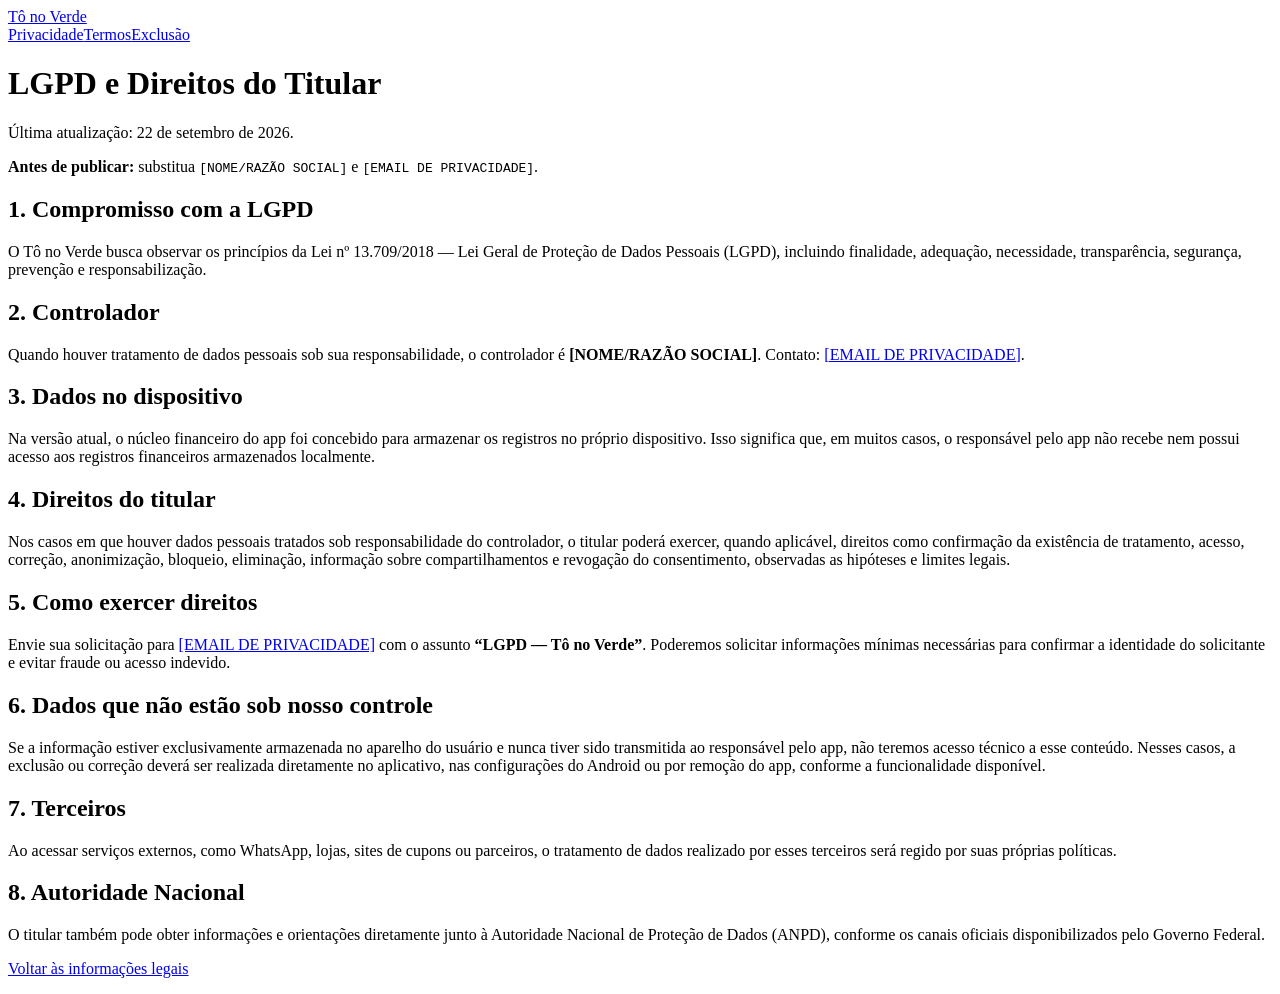
==== lgpd.html @ 3629f2c4 "Adicionar lgpd.html" ====
<!doctype html><html lang="pt-BR"><head><meta charset="utf-8"><meta name="viewport" content="width=device-width,initial-scale=1"><title>LGPD e Direitos do Titular — Tô no Verde</title><link rel="stylesheet" href="style.css"></head><body><div class="wrap"><div class="top"><a class="brand" href="./">Tô no Verde</a><div class="nav"><a href="privacidade.html">Privacidade</a><a href="termos.html">Termos</a><a href="exclusao-de-dados.html">Exclusão</a></div></div><main class="card"><h1>LGPD e Direitos do Titular</h1><p class="muted">Última atualização: 22 de setembro de 2026.</p><div class="notice"><strong>Antes de publicar:</strong> substitua <code>[NOME/RAZÃO SOCIAL]</code> e <code>[EMAIL DE PRIVACIDADE]</code>.</div><h2>1. Compromisso com a LGPD</h2><p>O Tô no Verde busca observar os princípios da Lei nº 13.709/2018 — Lei Geral de Proteção de Dados Pessoais (LGPD), incluindo finalidade, adequação, necessidade, transparência, segurança, prevenção e responsabilização.</p><h2>2. Controlador</h2><p>Quando houver tratamento de dados pessoais sob sua responsabilidade, o controlador é <strong>[NOME/RAZÃO SOCIAL]</strong>. Contato: <a href="mailto:[EMAIL DE PRIVACIDADE]">[EMAIL DE PRIVACIDADE]</a>.</p><h2>3. Dados no dispositivo</h2><p>Na versão atual, o núcleo financeiro do app foi concebido para armazenar os registros no próprio dispositivo. Isso significa que, em muitos casos, o responsável pelo app não recebe nem possui acesso aos registros financeiros armazenados localmente.</p><h2>4. Direitos do titular</h2><p>Nos casos em que houver dados pessoais tratados sob responsabilidade do controlador, o titular poderá exercer, quando aplicável, direitos como confirmação da existência de tratamento, acesso, correção, anonimização, bloqueio, eliminação, informação sobre compartilhamentos e revogação do consentimento, observadas as hipóteses e limites legais.</p><h2>5. Como exercer direitos</h2><p>Envie sua solicitação para <a href="mailto:[EMAIL DE PRIVACIDADE]">[EMAIL DE PRIVACIDADE]</a> com o assunto <strong>“LGPD — Tô no Verde”</strong>. Poderemos solicitar informações mínimas necessárias para confirmar a identidade do solicitante e evitar fraude ou acesso indevido.</p><h2>6. Dados que não estão sob nosso controle</h2><p>Se a informação estiver exclusivamente armazenada no aparelho do usuário e nunca tiver sido transmitida ao responsável pelo app, não teremos acesso técnico a esse conteúdo. Nesses casos, a exclusão ou correção deverá ser realizada diretamente no aplicativo, nas configurações do Android ou por remoção do app, conforme a funcionalidade disponível.</p><h2>7. Terceiros</h2><p>Ao acessar serviços externos, como WhatsApp, lojas, sites de cupons ou parceiros, o tratamento de dados realizado por esses terceiros será regido por suas próprias políticas.</p><h2>8. Autoridade Nacional</h2><p>O titular também pode obter informações e orientações diretamente junto à Autoridade Nacional de Proteção de Dados (ANPD), conforme os canais oficiais disponibilizados pelo Governo Federal.</p><p class="footer"><a href="./">Voltar às informações legais</a></p></main></div></body></html>
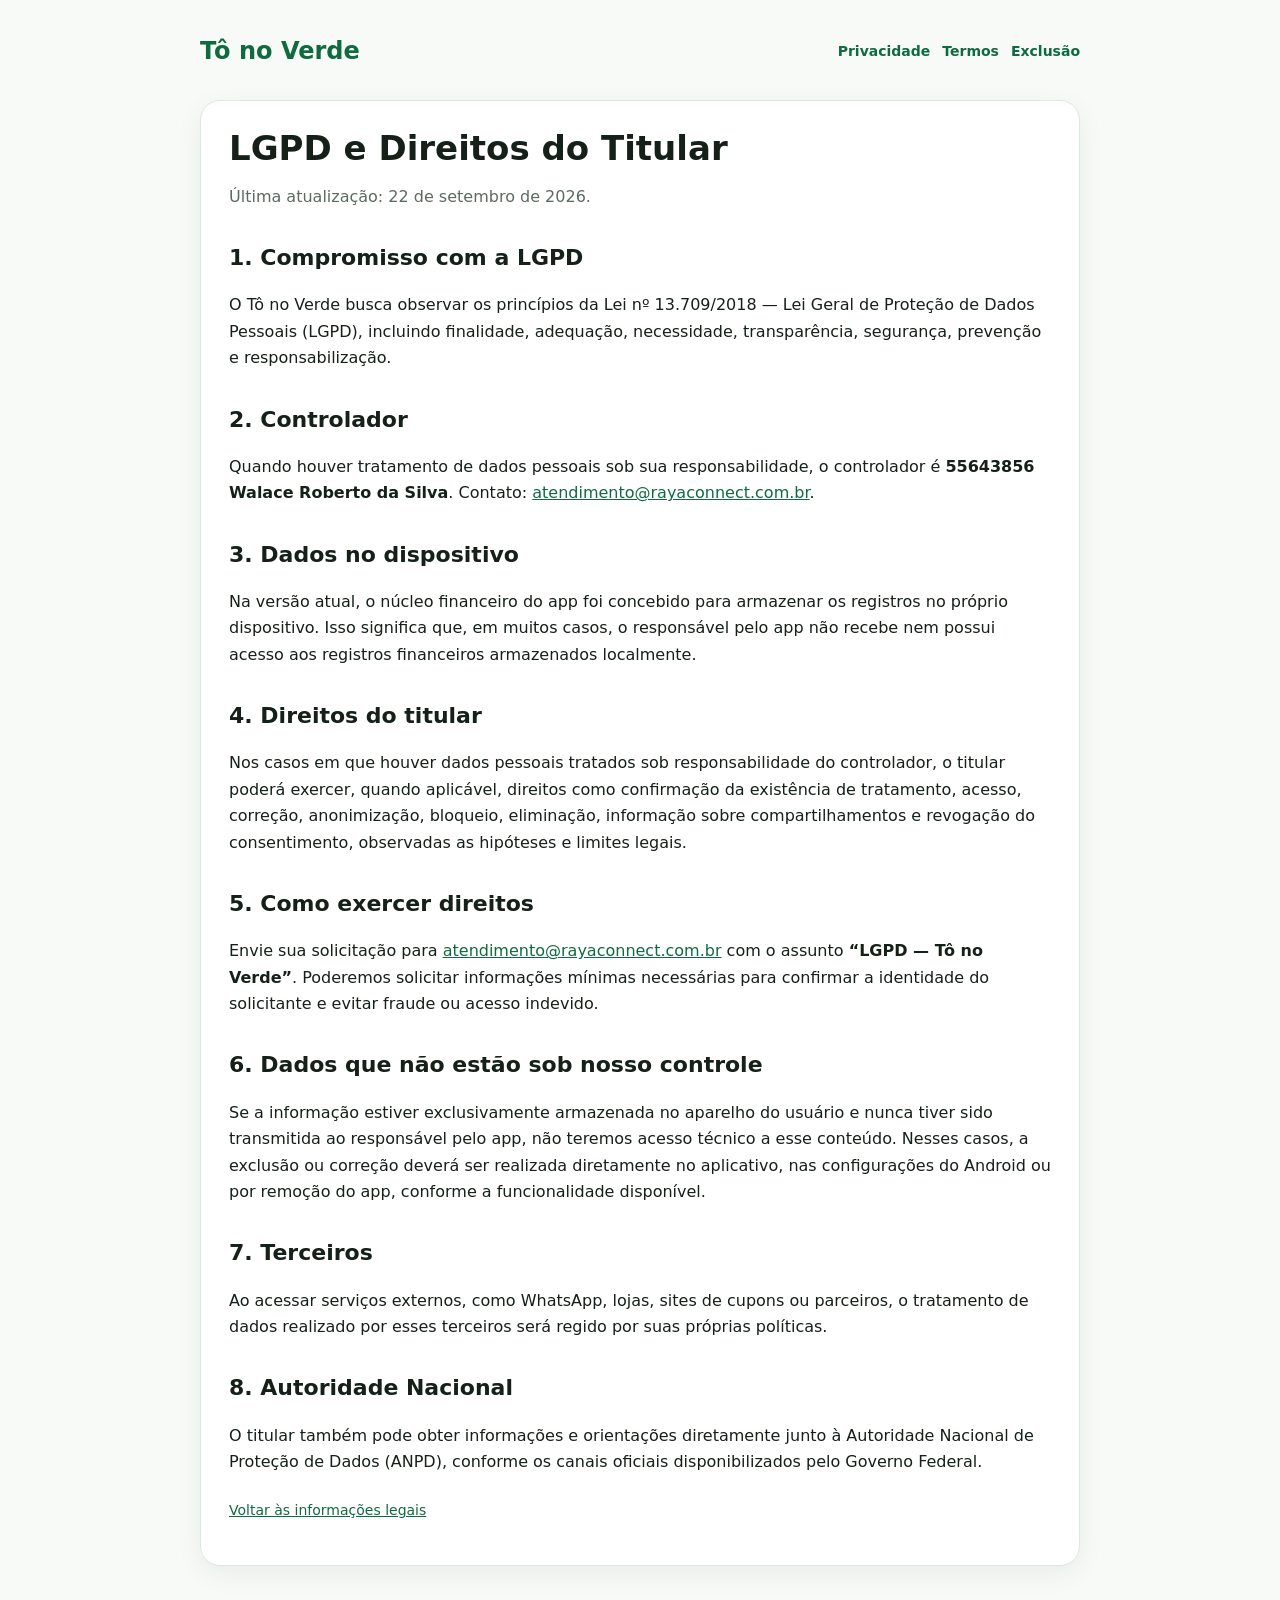
==== commit cabf5a67: "Atualizar dados legais em lgpd.html" ====
--- a/lgpd.html
+++ b/lgpd.html
@@ -1 +1 @@
-<!doctype html><html lang="pt-BR"><head><meta charset="utf-8"><meta name="viewport" content="width=device-width,initial-scale=1"><title>LGPD e Direitos do Titular — Tô no Verde</title><link rel="stylesheet" href="style.css"></head><body><div class="wrap"><div class="top"><a class="brand" href="./">Tô no Verde</a><div class="nav"><a href="privacidade.html">Privacidade</a><a href="termos.html">Termos</a><a href="exclusao-de-dados.html">Exclusão</a></div></div><main class="card"><h1>LGPD e Direitos do Titular</h1><p class="muted">Última atualização: 22 de setembro de 2026.</p><div class="notice"><strong>Antes de publicar:</strong> substitua <code>[NOME/RAZÃO SOCIAL]</code> e <code>[EMAIL DE PRIVACIDADE]</code>.</div><h2>1. Compromisso com a LGPD</h2><p>O Tô no Verde busca observar os princípios da Lei nº 13.709/2018 — Lei Geral de Proteção de Dados Pessoais (LGPD), incluindo finalidade, adequação, necessidade, transparência, segurança, prevenção e responsabilização.</p><h2>2. Controlador</h2><p>Quando houver tratamento de dados pessoais sob sua responsabilidade, o controlador é <strong>[NOME/RAZÃO SOCIAL]</strong>. Contato: <a href="mailto:[EMAIL DE PRIVACIDADE]">[EMAIL DE PRIVACIDADE]</a>.</p><h2>3. Dados no dispositivo</h2><p>Na versão atual, o núcleo financeiro do app foi concebido para armazenar os registros no próprio dispositivo. Isso significa que, em muitos casos, o responsável pelo app não recebe nem possui acesso aos registros financeiros armazenados localmente.</p><h2>4. Direitos do titular</h2><p>Nos casos em que houver dados pessoais tratados sob responsabilidade do controlador, o titular poderá exercer, quando aplicável, direitos como confirmação da existência de tratamento, acesso, correção, anonimização, bloqueio, eliminação, informação sobre compartilhamentos e revogação do consentimento, observadas as hipóteses e limites legais.</p><h2>5. Como exercer direitos</h2><p>Envie sua solicitação para <a href="mailto:[EMAIL DE PRIVACIDADE]">[EMAIL DE PRIVACIDADE]</a> com o assunto <strong>“LGPD — Tô no Verde”</strong>. Poderemos solicitar informações mínimas necessárias para confirmar a identidade do solicitante e evitar fraude ou acesso indevido.</p><h2>6. Dados que não estão sob nosso controle</h2><p>Se a informação estiver exclusivamente armazenada no aparelho do usuário e nunca tiver sido transmitida ao responsável pelo app, não teremos acesso técnico a esse conteúdo. Nesses casos, a exclusão ou correção deverá ser realizada diretamente no aplicativo, nas configurações do Android ou por remoção do app, conforme a funcionalidade disponível.</p><h2>7. Terceiros</h2><p>Ao acessar serviços externos, como WhatsApp, lojas, sites de cupons ou parceiros, o tratamento de dados realizado por esses terceiros será regido por suas próprias políticas.</p><h2>8. Autoridade Nacional</h2><p>O titular também pode obter informações e orientações diretamente junto à Autoridade Nacional de Proteção de Dados (ANPD), conforme os canais oficiais disponibilizados pelo Governo Federal.</p><p class="footer"><a href="./">Voltar às informações legais</a></p></main></div></body></html>+<!doctype html><html lang="pt-BR"><head><meta charset="utf-8"><meta name="viewport" content="width=device-width,initial-scale=1"><title>LGPD e Direitos do Titular — Tô no Verde</title><link rel="stylesheet" href="style.css"></head><body><div class="wrap"><div class="top"><a class="brand" href="./">Tô no Verde</a><div class="nav"><a href="privacidade.html">Privacidade</a><a href="termos.html">Termos</a><a href="exclusao-de-dados.html">Exclusão</a></div></div><main class="card"><h1>LGPD e Direitos do Titular</h1><p class="muted">Última atualização: 22 de setembro de 2026.</p><h2>1. Compromisso com a LGPD</h2><p>O Tô no Verde busca observar os princípios da Lei nº 13.709/2018 — Lei Geral de Proteção de Dados Pessoais (LGPD), incluindo finalidade, adequação, necessidade, transparência, segurança, prevenção e responsabilização.</p><h2>2. Controlador</h2><p>Quando houver tratamento de dados pessoais sob sua responsabilidade, o controlador é <strong>55643856 Walace Roberto da Silva</strong>. Contato: <a href="mailto:atendimento@rayaconnect.com.br">atendimento@rayaconnect.com.br</a>.</p><h2>3. Dados no dispositivo</h2><p>Na versão atual, o núcleo financeiro do app foi concebido para armazenar os registros no próprio dispositivo. Isso significa que, em muitos casos, o responsável pelo app não recebe nem possui acesso aos registros financeiros armazenados localmente.</p><h2>4. Direitos do titular</h2><p>Nos casos em que houver dados pessoais tratados sob responsabilidade do controlador, o titular poderá exercer, quando aplicável, direitos como confirmação da existência de tratamento, acesso, correção, anonimização, bloqueio, eliminação, informação sobre compartilhamentos e revogação do consentimento, observadas as hipóteses e limites legais.</p><h2>5. Como exercer direitos</h2><p>Envie sua solicitação para <a href="mailto:atendimento@rayaconnect.com.br">atendimento@rayaconnect.com.br</a> com o assunto <strong>“LGPD — Tô no Verde”</strong>. Poderemos solicitar informações mínimas necessárias para confirmar a identidade do solicitante e evitar fraude ou acesso indevido.</p><h2>6. Dados que não estão sob nosso controle</h2><p>Se a informação estiver exclusivamente armazenada no aparelho do usuário e nunca tiver sido transmitida ao responsável pelo app, não teremos acesso técnico a esse conteúdo. Nesses casos, a exclusão ou correção deverá ser realizada diretamente no aplicativo, nas configurações do Android ou por remoção do app, conforme a funcionalidade disponível.</p><h2>7. Terceiros</h2><p>Ao acessar serviços externos, como WhatsApp, lojas, sites de cupons ou parceiros, o tratamento de dados realizado por esses terceiros será regido por suas próprias políticas.</p><h2>8. Autoridade Nacional</h2><p>O titular também pode obter informações e orientações diretamente junto à Autoridade Nacional de Proteção de Dados (ANPD), conforme os canais oficiais disponibilizados pelo Governo Federal.</p><p class="footer"><a href="./">Voltar às informações legais</a></p></main></div></body></html>
--- a/style.css
+++ b/style.css
@@ -0,0 +1 @@
+:root{--bg:#f7faf7;--card:#fff;--text:#152018;--muted:#5c6b61;--green:#0f6b3f;--green2:#dff3e5;--border:#dfe7e1;--warn:#fff7dc}*{box-sizing:border-box}body{margin:0;font-family:Inter,system-ui,-apple-system,BlinkMacSystemFont,"Segoe UI",Roboto,Arial,sans-serif;background:var(--bg);color:var(--text);line-height:1.65}.wrap{max-width:920px;margin:0 auto;padding:32px 20px 64px}.top{display:flex;justify-content:space-between;gap:20px;align-items:center;margin-bottom:28px}.brand{font-weight:800;font-size:24px;color:var(--green);text-decoration:none}.nav{display:flex;flex-wrap:wrap;gap:12px}.nav a{color:var(--green);text-decoration:none;font-weight:600;font-size:14px}.card{background:var(--card);border:1px solid var(--border);border-radius:20px;padding:28px;box-shadow:0 8px 28px rgba(23,53,34,.06)}h1{font-size:34px;line-height:1.15;margin:0 0 10px}h2{font-size:22px;margin:30px 0 8px}h3{font-size:18px;margin:22px 0 6px}p,li{font-size:16px}.muted{color:var(--muted)}.notice{background:var(--warn);border:1px solid #ead99e;padding:14px 16px;border-radius:14px}.ok{background:var(--green2);border:1px solid #b8dfc4;padding:14px 16px;border-radius:14px}a{color:var(--green)}code{background:#eef2ef;padding:2px 6px;border-radius:6px}.footer{margin-top:24px;color:var(--muted);font-size:14px}.grid{display:grid;grid-template-columns:repeat(auto-fit,minmax(220px,1fr));gap:14px}.linkcard{display:block;background:#fff;border:1px solid var(--border);border-radius:16px;padding:18px;text-decoration:none;color:var(--text)}.linkcard strong{display:block;color:var(--green);margin-bottom:4px}@media(max-width:640px){.top{align-items:flex-start;flex-direction:column}.card{padding:20px}h1{font-size:29px}}
